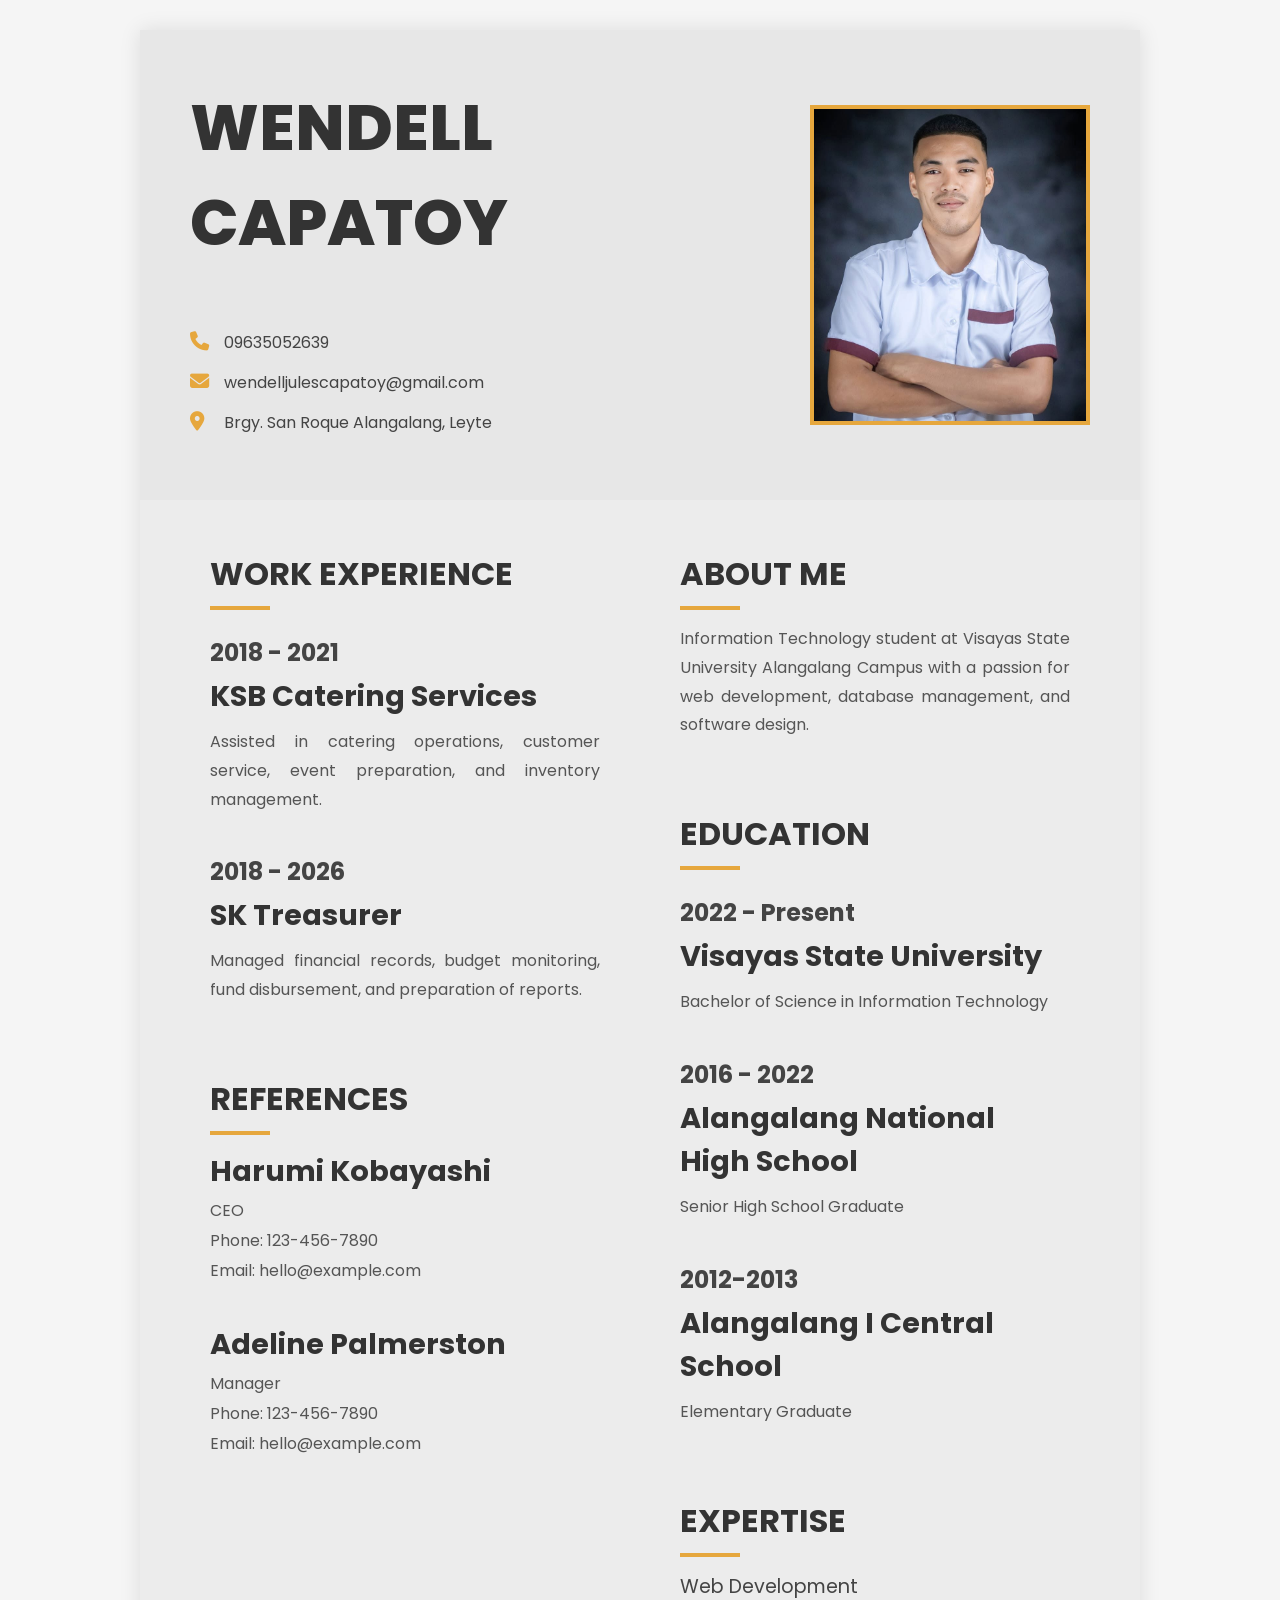
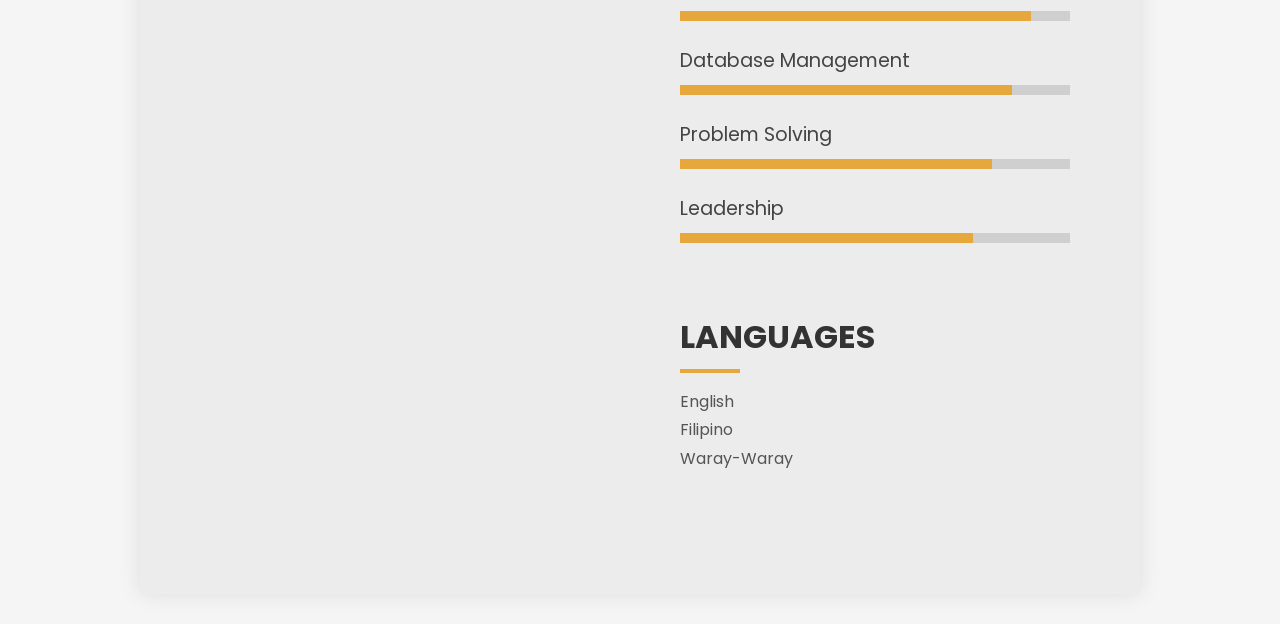
==== resume.html @ 2b999e91 "first commit" ====
<!DOCTYPE html>
<html lang="en">
<head>
    <meta charset="UTF-8">
    <meta name="viewport" content="width=device-width, initial-scale=1.0">
    <title>Resume - Wendell Capatoy</title>
    <link rel="stylesheet" href="resume.css">
    <link rel="stylesheet"
        href="https://cdnjs.cloudflare.com/ajax/libs/font-awesome/6.5.2/css/all.min.css">
</head>
<body>

    <div class="resume">

        <!-- Header -->
        <div class="header">
            <div class="header-left">
                <h1>WENDELL CAPATOY</h1>

                <div class="contact-info">
                    <p><i class="fas fa-phone"></i> 09635052639</p>
                    <p><i class="fas fa-envelope"></i> wendelljulescapatoy@gmail.com</p>
                    <p><i class="fas fa-location-dot"></i> Brgy. San Roque Alangalang, Leyte</p>
                </div>
            </div>

            <div class="header-right">
                <img src="5.jpg" alt="Profile Picture">
            </div>
        </div>

        <!-- Main Content -->
        <div class="content">

            <!-- Left Column -->
            <div class="left-column">

                <section>
                    <h2>WORK EXPERIENCE</h2>

                    <div class="item">
                        <h3>2018 - 2021</h3>
                        <h4>KSB Catering Services</h4>
                        <p>
                            Assisted in catering operations, customer service,
                            event preparation, and inventory management.
                        </p>
                    </div>

                    <div class="item">
                        <h3>2018 - 2026</h3>
                        <h4>SK Treasurer</h4>
                        <p>
                            Managed financial records, budget monitoring,
                            fund disbursement, and preparation of reports.
                        </p>
                    </div>
                </section>

                <section>
                    <h2>REFERENCES</h2>

                    <div class="reference">
                        <h4>Harumi Kobayashi</h4>
                        <p>CEO</p>
                        <p>Phone: 123-456-7890</p>
                        <p>Email: hello@example.com</p>
                    </div>

                    <div class="reference">
                        <h4>Adeline Palmerston</h4>
                        <p>Manager</p>
                        <p>Phone: 123-456-7890</p>
                        <p>Email: hello@example.com</p>
                    </div>
                </section>

            </div>

            <!-- Right Column -->
            <div class="right-column">

                <section>
                    <h2>ABOUT ME</h2>
                    <p>
                        Information Technology student at Visayas State
                        University Alangalang Campus with a passion for web
                        development, database management, and software design.
                    </p>
                </section>

                <section>
                    <h2>EDUCATION</h2>

                    <div class="item">
                        <h3>2022 - Present</h3>
                        <h4>Visayas State University</h4>
                        <p>Bachelor of Science in Information Technology</p>
                    </div>

                    <div class="item">
                        <h3>2016 - 2022</h3>
                        <h4>Alangalang National High School</h4>
                        <p>Senior High School Graduate</p>
                    </div>

                    <div class="item">
                        <h3>2012-2013</h3>
                        <h4>Alangalang I Central School</h4>
                        <p>Elementary Graduate</p>
                    </div>
                </section>

                <section>
                    <h2>EXPERTISE</h2>

                    <div class="skill">
                        <span>Web Development</span>
                        <div class="bar"><div class="fill w90"></div></div>
                    </div>

                    <div class="skill">
                        <span>Database Management</span>
                        <div class="bar"><div class="fill w85"></div></div>
                    </div>

                    <div class="skill">
                        <span>Problem Solving</span>
                        <div class="bar"><div class="fill w80"></div></div>
                    </div>

                    <div class="skill">
                        <span>Leadership</span>
                        <div class="bar"><div class="fill w75"></div></div>
                    </div>
                </section>

                <section>
                    <h2>LANGUAGES</h2>
                    <p>English</p>
                    <p>Filipino</p>
                    <p>Waray-Waray</p>
                </section>

            </div>

        </div>

    </div>

</body>
</html>
---- resume.css ----
@import url('https://fonts.googleapis.com/css2?family=Poppins:wght@300;400;500;600;700;800&display=swap');

*{
    margin: 0;
    padding: 0;
    box-sizing: border-box;
    font-family: 'Poppins', sans-serif;
}

body{
    background: #f5f5f5;
    padding: 30px;
}

.resume{
    max-width: 1000px;
    margin: auto;
    background: #ececec;
    box-shadow: 0 0 20px rgba(0,0,0,0.1);
}

/* HEADER */

.header{
    display: flex;
    justify-content: space-between;
    align-items: center;
    padding: 50px;
    background: #e7e7e7;
}

.header-left{
    width: 65%;
}

.header-left h1{
    font-size: 4rem;
    font-weight: 800;
    color: #333;
    margin-bottom: 60px;
}

.contact-info p{
    margin-bottom: 15px;
    font-size: 1rem;
    color: #444;
}

.contact-info i{
    color: #e6a73d;
    width: 30px;
    font-size: 1.2rem;
}

.header-right{
    width: 280px;
    height: 320px;
    border: 4px solid #e6a73d;
    overflow: hidden;
}

.header-right img{
    width: 100%;
    height: 100%;
    object-fit: cover;
}

/* CONTENT */

.content{
    display: grid;
    grid-template-columns: 1fr 1fr;
    gap: 80px;
    padding: 50px 70px;
}

section{
    margin-bottom: 70px;
}

/* TITLES */

section h2{
    font-size: 2rem;
    color: #333;
    font-weight: 700;
    margin-bottom: 15px;
}

section h2::after{
    content: '';
    display: block;
    width: 60px;
    height: 4px;
    background: #e6a73d;
    margin-top: 8px;
}

/* ITEMS */

.item{
    margin-top: 25px;
    margin-bottom: 40px;
}

.item h3{
    font-size: 1.5rem;
    color: #444;
    margin-bottom: 5px;
}

.item h4{
    font-size: 1.8rem;
    color: #333;
    margin-bottom: 10px;
}

.item p{
    color: #555;
    line-height: 1.8;
    text-align: justify;
}

/* ABOUT */

.right-column section p{
    color: #555;
    line-height: 1.8;
    text-align: justify;
}

/* REFERENCES */

.reference{
    margin-bottom: 40px;
}

.reference h4{
    font-size: 1.8rem;
    color: #333;
    margin-bottom: 5px;
}

.reference p{
    margin-bottom: 5px;
    color: #555;
}

/* SKILLS */

.skill{
    margin-bottom: 25px;
}

.skill span{
    display: block;
    font-size: 1.2rem;
    color: #444;
    margin-bottom: 10px;
}

.bar{
    width: 100%;
    height: 10px;
    background: #cfcfcf;
}

.fill{
    height: 100%;
    background: #e6a73d;
}

/* Skill Levels */

.w90{
    width: 90%;
}

.w85{
    width: 85%;
}

.w80{
    width: 80%;
}

.w75{
    width: 75%;
}

/* LANGUAGE */

.languages p{
    margin-bottom: 10px;
}

/* RESPONSIVE */

@media(max-width: 900px){

    .header{
        flex-direction: column-reverse;
        text-align: center;
    }

    .header-left{
        width: 100%;
        margin-top: 30px;
    }

    .header-left h1{
        font-size: 2.5rem;
        margin-bottom: 30px;
    }

    .content{
        grid-template-columns: 1fr;
        gap: 20px;
        padding: 40px;
    }

    .header-right{
        width: 220px;
        height: 260px;
    }
}

@media(max-width: 600px){

    body{
        padding: 10px;
    }

    .header{
        padding: 30px;
    }

    .content{
        padding: 30px;
    }

    .header-left h1{
        font-size: 2rem;
    }

    section h2{
        font-size: 1.6rem;
    }
}
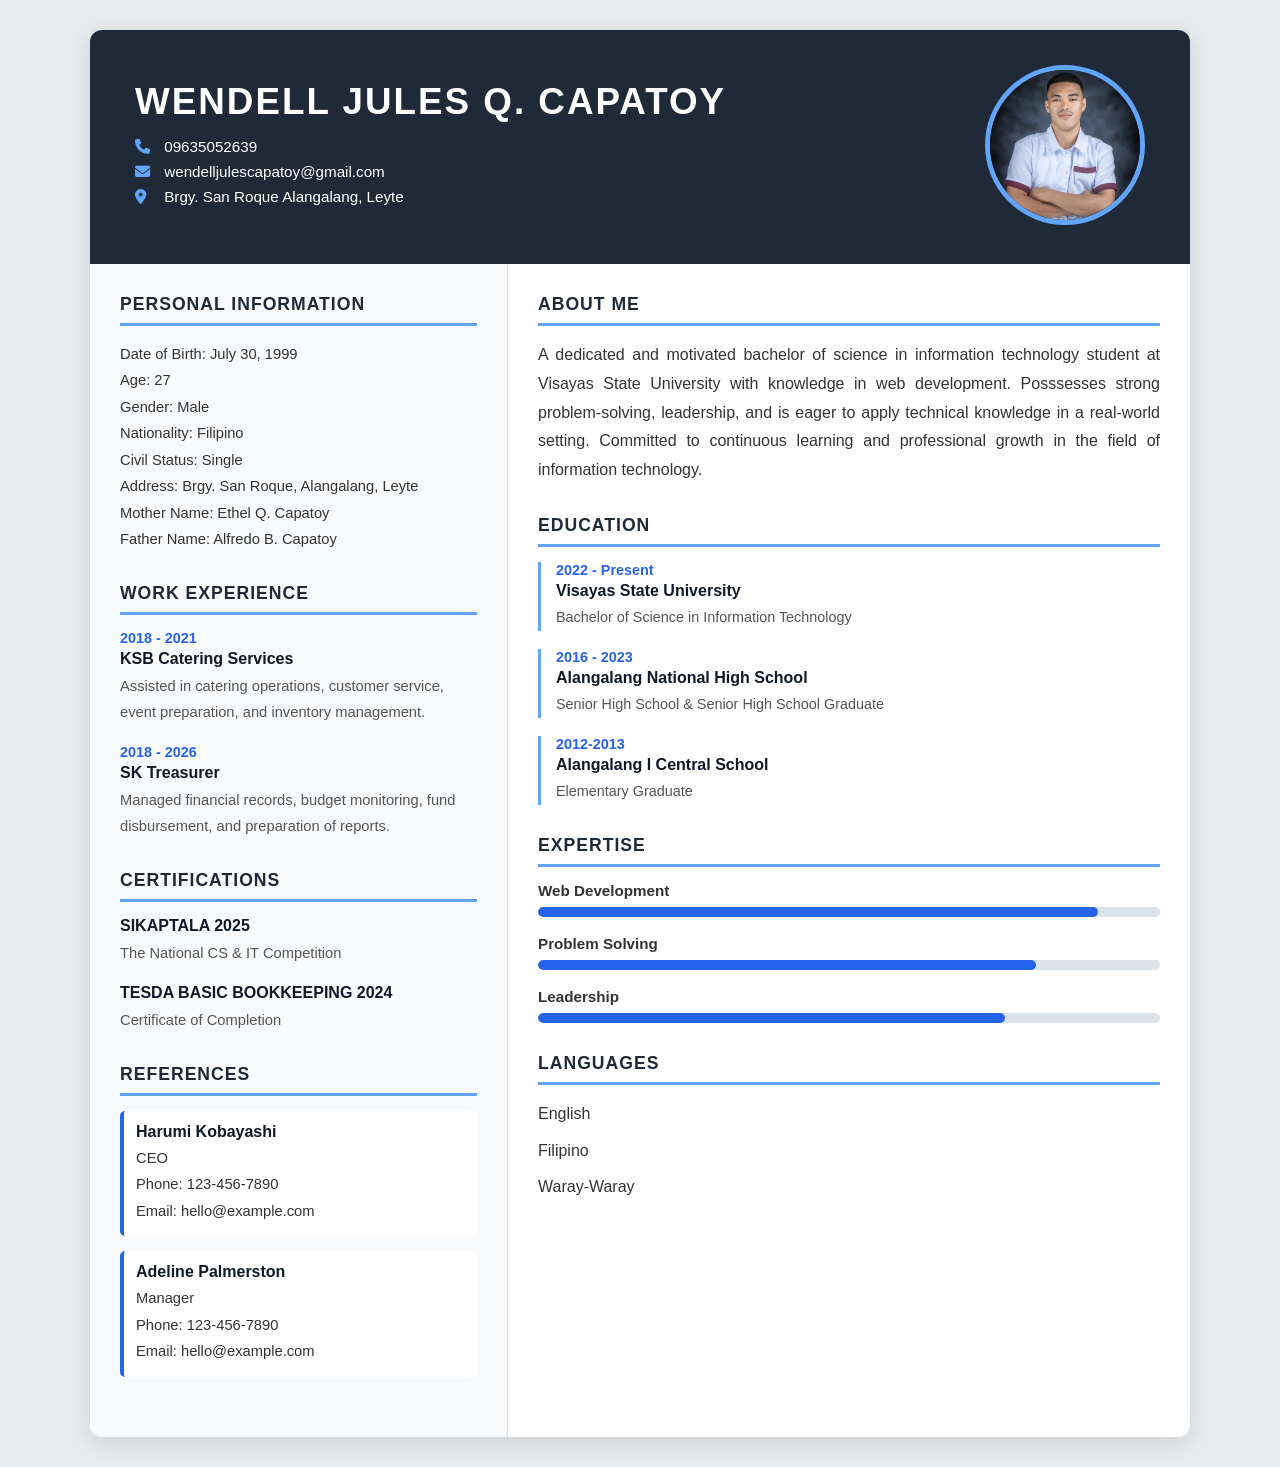
==== commit d11de258: "Update" ====
--- a/resume.html
+++ b/resume.html
@@ -15,7 +15,7 @@
         <!-- Header -->
         <div class="header">
             <div class="header-left">
-                <h1>WENDELL CAPATOY</h1>
+                <h1>WENDELL JULES Q. CAPATOY</h1>
 
                 <div class="contact-info">
                     <p><i class="fas fa-phone"></i> 09635052639</p>
@@ -34,6 +34,18 @@
 
             <!-- Left Column -->
             <div class="left-column">
+                <section>
+                    <h2>Personal Information</h2>
+                    <p> Date of Birth: July 30, 1999</p>
+                    <p> Age: 27</p>
+                    <p>Gender: Male</p>
+                    <p>Nationality: Filipino</p>
+                    <P>Civil Status: Single</P>
+                    <p>Address: Brgy. San Roque, Alangalang, Leyte</p>
+                    <p>Mother Name: Ethel Q. Capatoy</p>
+                    <p>Father Name: Alfredo B. Capatoy</p>
+
+                </section>
 
                 <section>
                     <h2>WORK EXPERIENCE</h2>
@@ -54,6 +66,19 @@
                             Managed financial records, budget monitoring,
                             fund disbursement, and preparation of reports.
                         </p>
+                    </div>
+                </section>
+
+                <section>
+                    <h2>Certifications</h2>
+                    <div class="item">
+                        <h4>SIKAPTALA 2025</h4>
+                        <p>The National CS & IT Competition</p>
+                    </div>
+
+                    <div class="item">
+                        <h4>TESDA BASIC BOOKKEEPING 2024</h4>
+                        <p>Certificate of Completion</p>
                     </div>
                 </section>
 
@@ -83,9 +108,7 @@
                 <section>
                     <h2>ABOUT ME</h2>
                     <p>
-                        Information Technology student at Visayas State
-                        University Alangalang Campus with a passion for web
-                        development, database management, and software design.
+                        A dedicated and motivated bachelor of science in information technology student at Visayas State University with knowledge in web development. Posssesses strong problem-solving, leadership, and is eager to apply technical knowledge in a real-world setting. Committed to continuous learning and professional growth in the field of information technology.
                     </p>
                 </section>
 
@@ -99,9 +122,9 @@
                     </div>
 
                     <div class="item">
-                        <h3>2016 - 2022</h3>
+                        <h3>2016 - 2023</h3>
                         <h4>Alangalang National High School</h4>
-                        <p>Senior High School Graduate</p>
+                        <p>Senior High School & Senior High School Graduate</p>
                     </div>
 
                     <div class="item">
@@ -117,11 +140,6 @@
                     <div class="skill">
                         <span>Web Development</span>
                         <div class="bar"><div class="fill w90"></div></div>
-                    </div>
-
-                    <div class="skill">
-                        <span>Database Management</span>
-                        <div class="bar"><div class="fill w85"></div></div>
                     </div>
 
                     <div class="skill">
--- a/resume.css
+++ b/resume.css
@@ -1,249 +1,243 @@
-@import url('https://fonts.googleapis.com/css2?family=Poppins:wght@300;400;500;600;700;800&display=swap');
-
 *{
-    margin: 0;
-    padding: 0;
-    box-sizing: border-box;
-    font-family: 'Poppins', sans-serif;
+    margin:0;
+    padding:0;
+    box-sizing:border-box;
+    font-family: "Segoe UI", Tahoma, Geneva, Verdana, sans-serif;
 }
 
 body{
-    background: #f5f5f5;
-    padding: 30px;
+    background:#e9ecef;
+    padding:30px;
+    color:#333;
 }
 
 .resume{
-    max-width: 1000px;
-    margin: auto;
-    background: #ececec;
-    box-shadow: 0 0 20px rgba(0,0,0,0.1);
+    max-width:1100px;
+    margin:auto;
+    background:#fff;
+    box-shadow:0 5px 25px rgba(0,0,0,0.12);
+    border-radius:12px;
+    overflow:hidden;
 }
 
 /* HEADER */
-
 .header{
-    display: flex;
-    justify-content: space-between;
-    align-items: center;
-    padding: 50px;
-    background: #e7e7e7;
-}
-
-.header-left{
-    width: 65%;
+    background:#1f2937;
+    color:#fff;
+    display:flex;
+    justify-content:space-between;
+    align-items:center;
+    padding:35px 45px;
 }
 
 .header-left h1{
-    font-size: 4rem;
-    font-weight: 800;
-    color: #333;
-    margin-bottom: 60px;
+    font-size:2.3rem;
+    letter-spacing:2px;
+    margin-bottom:15px;
 }
 
 .contact-info p{
-    margin-bottom: 15px;
-    font-size: 1rem;
-    color: #444;
+    margin:8px 0;
+    font-size:0.95rem;
 }
 
 .contact-info i{
-    color: #e6a73d;
-    width: 30px;
-    font-size: 1.2rem;
-}
-
-.header-right{
-    width: 280px;
-    height: 320px;
-    border: 4px solid #e6a73d;
-    overflow: hidden;
+    width:25px;
+    color:#60a5fa;
 }
 
 .header-right img{
-    width: 100%;
-    height: 100%;
-    object-fit: cover;
-}
-
-/* CONTENT */
-
+    width:160px;
+    height:160px;
+    border-radius:50%;
+    object-fit:cover;
+    border:5px solid #60a5fa;
+}
+
+/* MAIN CONTENT */
 .content{
-    display: grid;
-    grid-template-columns: 1fr 1fr;
-    gap: 80px;
-    padding: 50px 70px;
-}
-
+    display:grid;
+    grid-template-columns:38% 62%;
+}
+
+.left-column{
+    background:#f8fafc;
+    padding:30px;
+    border-right:1px solid #dbe2ea;
+}
+
+.right-column{
+    padding:30px;
+}
+
+/* SECTIONS */
 section{
-    margin-bottom: 70px;
-}
-
-/* TITLES */
+    margin-bottom:30px;
+}
 
 section h2{
-    font-size: 2rem;
-    color: #333;
-    font-weight: 700;
-    margin-bottom: 15px;
-}
-
-section h2::after{
-    content: '';
-    display: block;
-    width: 60px;
-    height: 4px;
-    background: #e6a73d;
-    margin-top: 8px;
+    font-size:1.1rem;
+    color:#1f2937;
+    text-transform:uppercase;
+    letter-spacing:1px;
+    margin-bottom:15px;
+    padding-bottom:8px;
+    border-bottom:3px solid #60a5fa;
 }
 
 /* ITEMS */
-
 .item{
-    margin-top: 25px;
-    margin-bottom: 40px;
+    margin-bottom:18px;
 }
 
 .item h3{
-    font-size: 1.5rem;
-    color: #444;
-    margin-bottom: 5px;
+    font-size:0.9rem;
+    color:#2563eb;
+    margin-bottom:4px;
 }
 
 .item h4{
-    font-size: 1.8rem;
-    color: #333;
-    margin-bottom: 10px;
+    font-size:1rem;
+    color:#111827;
+    margin-bottom:5px;
 }
 
 .item p{
-    color: #555;
-    line-height: 1.8;
-    text-align: justify;
-}
-
-/* ABOUT */
-
+    font-size:0.9rem;
+    line-height:1.6;
+    color:#555;
+}
+
+/* PERSONAL INFORMATION */
+.left-column section p{
+    font-size:0.92rem;
+    line-height:1.8;
+}
+
+/* ABOUT ME */
 .right-column section p{
-    color: #555;
-    line-height: 1.8;
-    text-align: justify;
+    line-height:1.8;
+    text-align:justify;
+}
+
+/* SKILLS */
+.skill{
+    margin-bottom:18px;
+}
+
+.skill span{
+    display:block;
+    margin-bottom:8px;
+    font-size:0.95rem;
+    font-weight:600;
+}
+
+.bar{
+    width:100%;
+    height:10px;
+    background:#dbe2ea;
+    border-radius:20px;
+    overflow:hidden;
+}
+
+.fill{
+    height:100%;
+    border-radius:20px;
+    background:#2563eb;
+}
+
+.w90{
+    width:90%;
+}
+
+.w85{
+    width:85%;
+}
+
+.w80{
+    width:80%;
+}
+
+.w75{
+    width:75%;
 }
 
 /* REFERENCES */
-
 .reference{
-    margin-bottom: 40px;
+    margin-bottom:15px;
+    padding:12px;
+    background:#fff;
+    border-left:4px solid #2563eb;
+    border-radius:5px;
 }
 
 .reference h4{
-    font-size: 1.8rem;
-    color: #333;
-    margin-bottom: 5px;
+    margin-bottom:4px;
+    color:#111827;
 }
 
 .reference p{
-    margin-bottom: 5px;
-    color: #555;
-}
-
-/* SKILLS */
-
-.skill{
-    margin-bottom: 25px;
-}
-
-.skill span{
-    display: block;
-    font-size: 1.2rem;
-    color: #444;
-    margin-bottom: 10px;
-}
-
-.bar{
-    width: 100%;
-    height: 10px;
-    background: #cfcfcf;
-}
-
-.fill{
-    height: 100%;
-    background: #e6a73d;
-}
-
-/* Skill Levels */
-
-.w90{
-    width: 90%;
-}
-
-.w85{
-    width: 85%;
-}
-
-.w80{
-    width: 80%;
-}
-
-.w75{
-    width: 75%;
-}
-
-/* LANGUAGE */
-
-.languages p{
-    margin-bottom: 10px;
+    font-size:0.88rem;
+    line-height:1.6;
+}
+
+/* CERTIFICATIONS */
+.left-column .item h4{
+    color:#111827;
+}
+
+/* EDUCATION */
+.right-column .item{
+    border-left:3px solid #60a5fa;
+    padding-left:15px;
+}
+
+/* LANGUAGES */
+.right-column section:last-child p{
+    margin-bottom:8px;
+    font-weight:500;
 }
 
 /* RESPONSIVE */
-
-@media(max-width: 900px){
+@media(max-width:900px){
 
     .header{
-        flex-direction: column-reverse;
-        text-align: center;
-    }
-
-    .header-left{
-        width: 100%;
-        margin-top: 30px;
+        flex-direction:column-reverse;
+        text-align:center;
+        gap:20px;
+    }
+
+    .content{
+        grid-template-columns:1fr;
+    }
+
+    .left-column{
+        border-right:none;
+        border-bottom:1px solid #dbe2ea;
+    }
+}
+
+@media(max-width:600px){
+
+    body{
+        padding:10px;
+    }
+
+    .header{
+        padding:25px;
     }
 
     .header-left h1{
-        font-size: 2.5rem;
-        margin-bottom: 30px;
-    }
-
-    .content{
-        grid-template-columns: 1fr;
-        gap: 20px;
-        padding: 40px;
-    }
-
-    .header-right{
-        width: 220px;
-        height: 260px;
-    }
-}
-
-@media(max-width: 600px){
-
-    body{
-        padding: 10px;
-    }
-
-    .header{
-        padding: 30px;
-    }
-
-    .content{
-        padding: 30px;
-    }
-
-    .header-left h1{
-        font-size: 2rem;
-    }
-
-    section h2{
-        font-size: 1.6rem;
+        font-size:1.8rem;
+    }
+
+    .header-right img{
+        width:120px;
+        height:120px;
+    }
+
+    .left-column,
+    .right-column{
+        padding:20px;
     }
 }
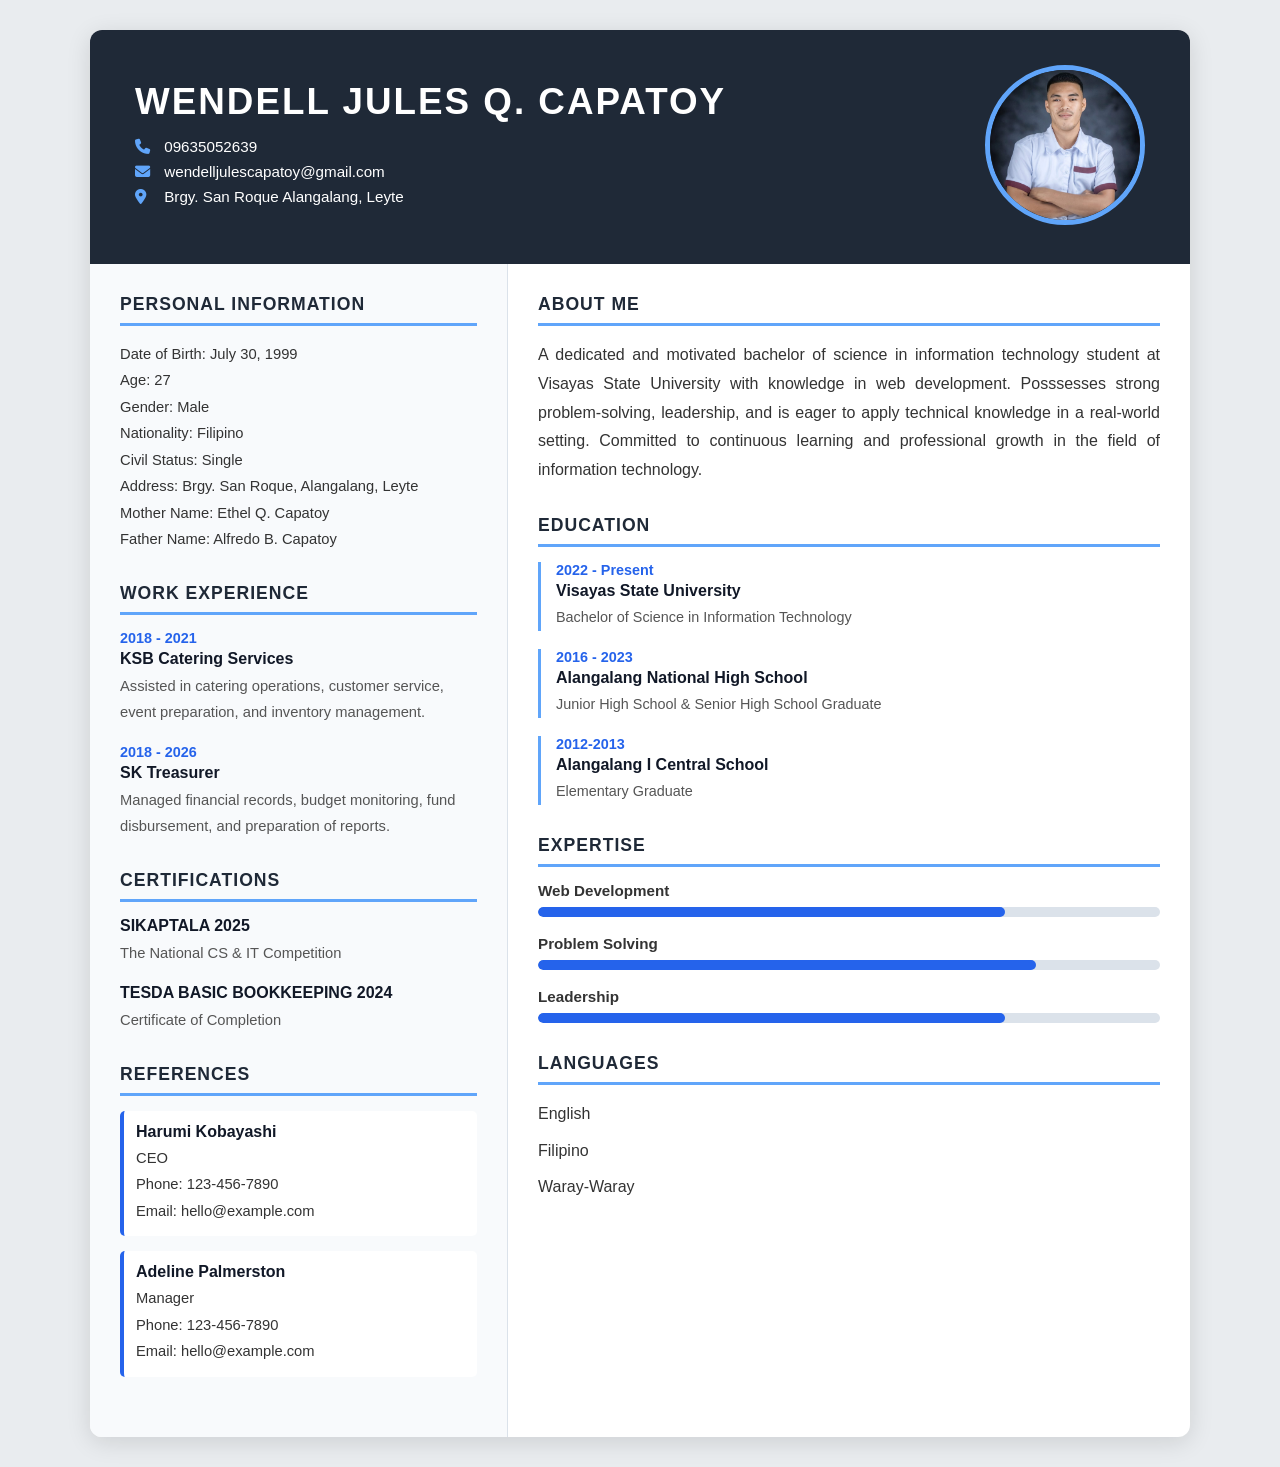
==== commit dae87d0b: "Updated" ====
--- a/resume.html
+++ b/resume.html
@@ -124,7 +124,7 @@
                     <div class="item">
                         <h3>2016 - 2023</h3>
                         <h4>Alangalang National High School</h4>
-                        <p>Senior High School & Senior High School Graduate</p>
+                        <p>Junior High School & Senior High School Graduate</p>
                     </div>
 
                     <div class="item">
@@ -139,7 +139,7 @@
 
                     <div class="skill">
                         <span>Web Development</span>
-                        <div class="bar"><div class="fill w90"></div></div>
+                        <div class="bar"><div class="fill w75"></div></div>
                     </div>
 
                     <div class="skill">
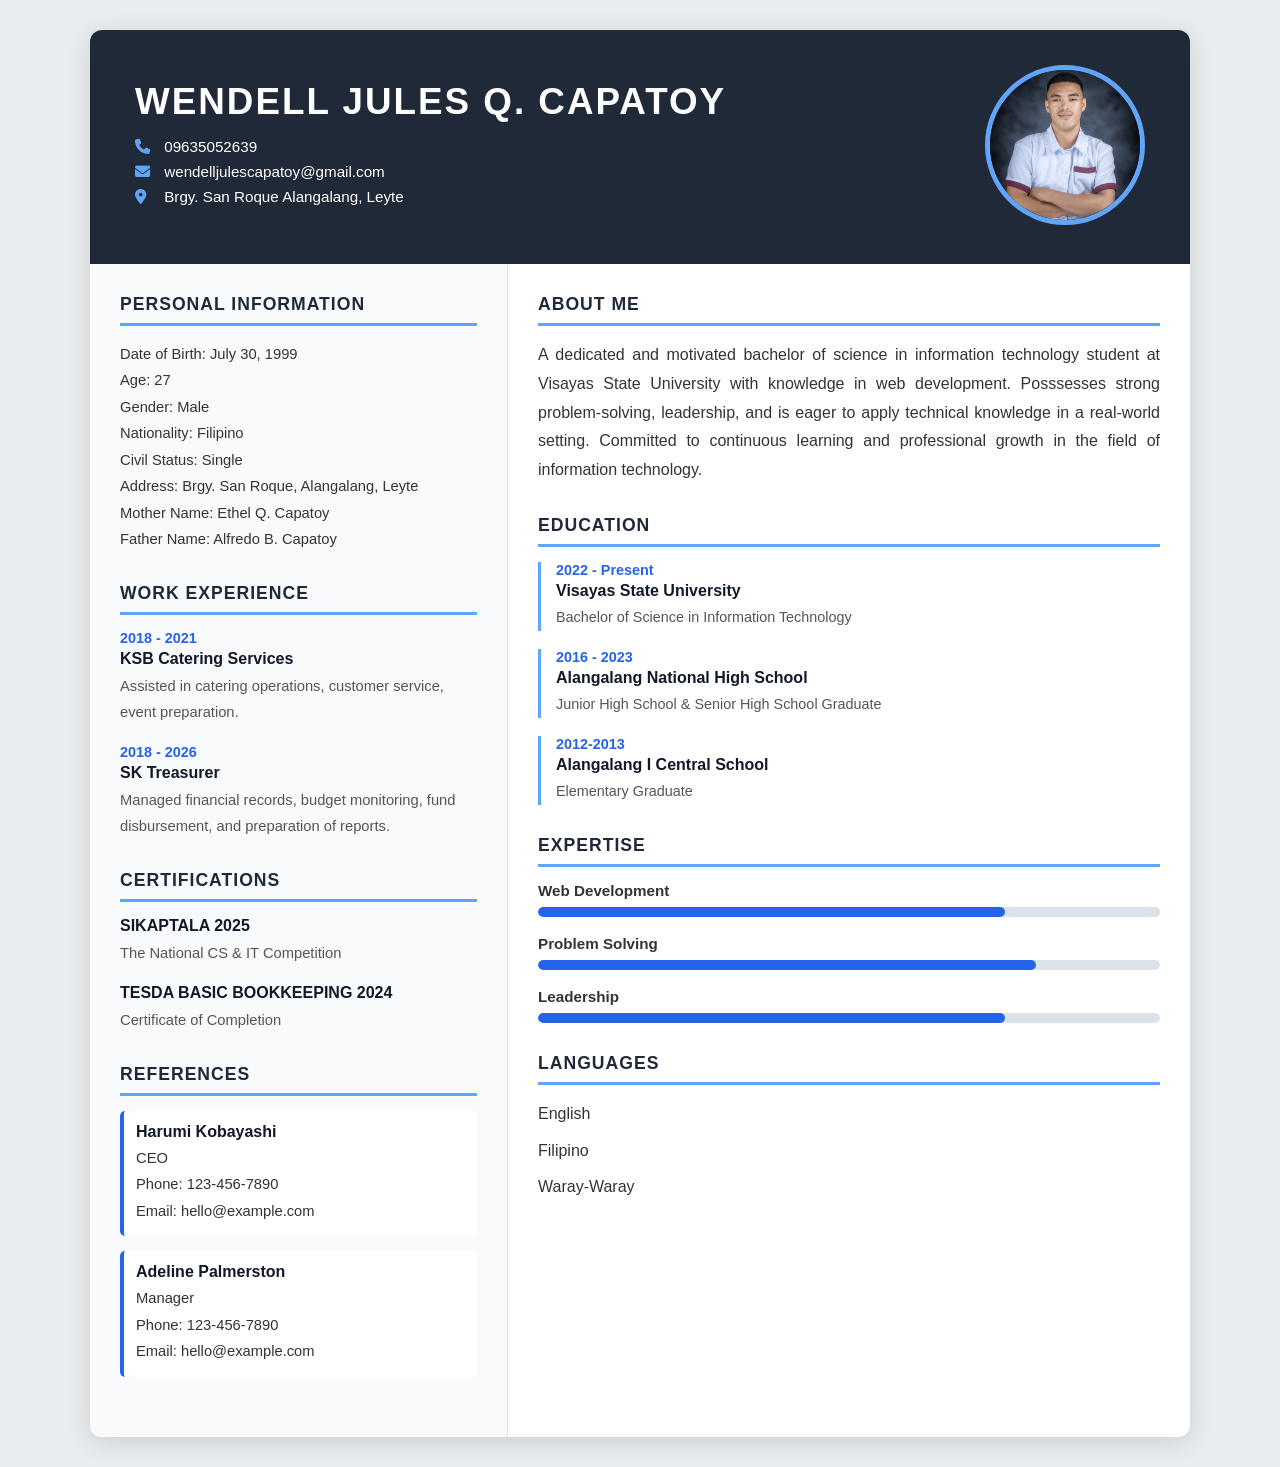
==== commit 8a4ced77: "Updated" ====
--- a/resume.html
+++ b/resume.html
@@ -55,7 +55,7 @@
                         <h4>KSB Catering Services</h4>
                         <p>
                             Assisted in catering operations, customer service,
-                            event preparation, and inventory management.
+                            event preparation.
                         </p>
                     </div>
 
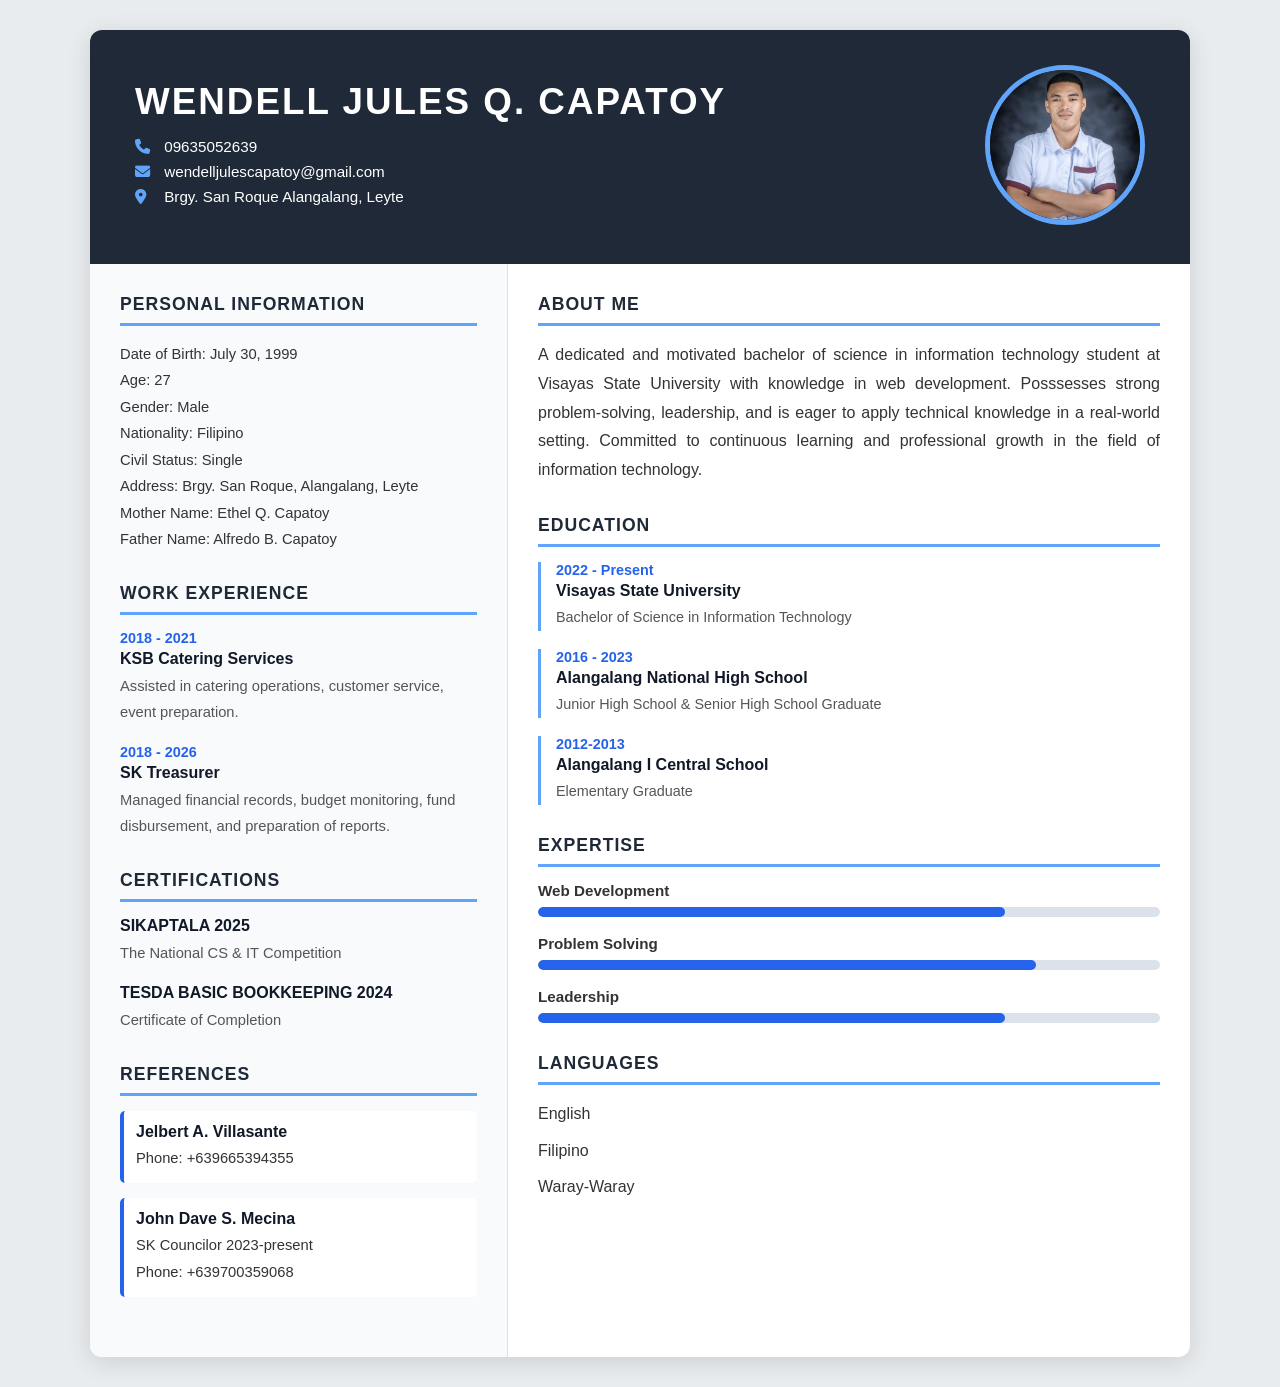
==== commit fcdeda44: "Updated" ====
--- a/resume.html
+++ b/resume.html
@@ -86,17 +86,14 @@
                     <h2>REFERENCES</h2>
 
                     <div class="reference">
-                        <h4>Harumi Kobayashi</h4>
-                        <p>CEO</p>
-                        <p>Phone: 123-456-7890</p>
-                        <p>Email: hello@example.com</p>
+                        <h4>Jelbert A. Villasante</h4>
+                        <p>Phone: +639665394355</p>
                     </div>
 
                     <div class="reference">
-                        <h4>Adeline Palmerston</h4>
-                        <p>Manager</p>
-                        <p>Phone: 123-456-7890</p>
-                        <p>Email: hello@example.com</p>
+                        <h4>John Dave S. Mecina</h4>
+                        <p>SK Councilor 2023-present</p>
+                        <p>Phone: +639700359068</p>
                     </div>
                 </section>
 
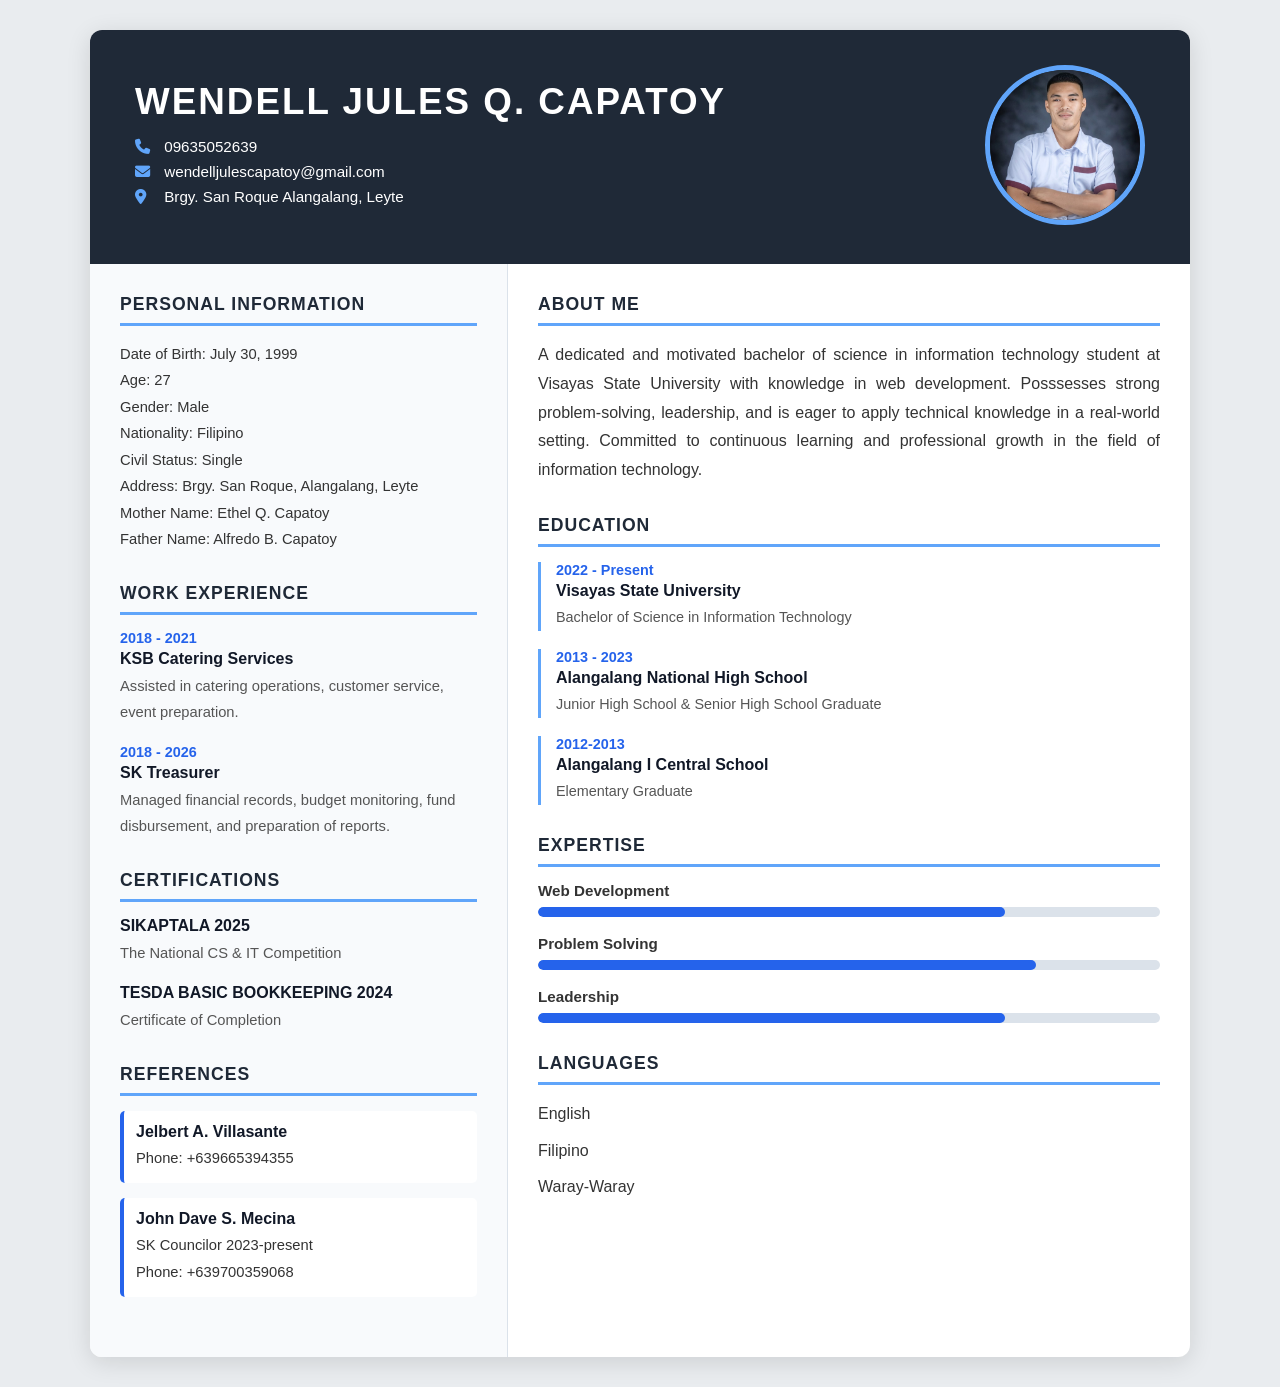
==== commit 7453ef72: "fixed" ====
--- a/resume.html
+++ b/resume.html
@@ -119,7 +119,7 @@
                     </div>
 
                     <div class="item">
-                        <h3>2016 - 2023</h3>
+                        <h3>2013 - 2023</h3>
                         <h4>Alangalang National High School</h4>
                         <p>Junior High School & Senior High School Graduate</p>
                     </div>
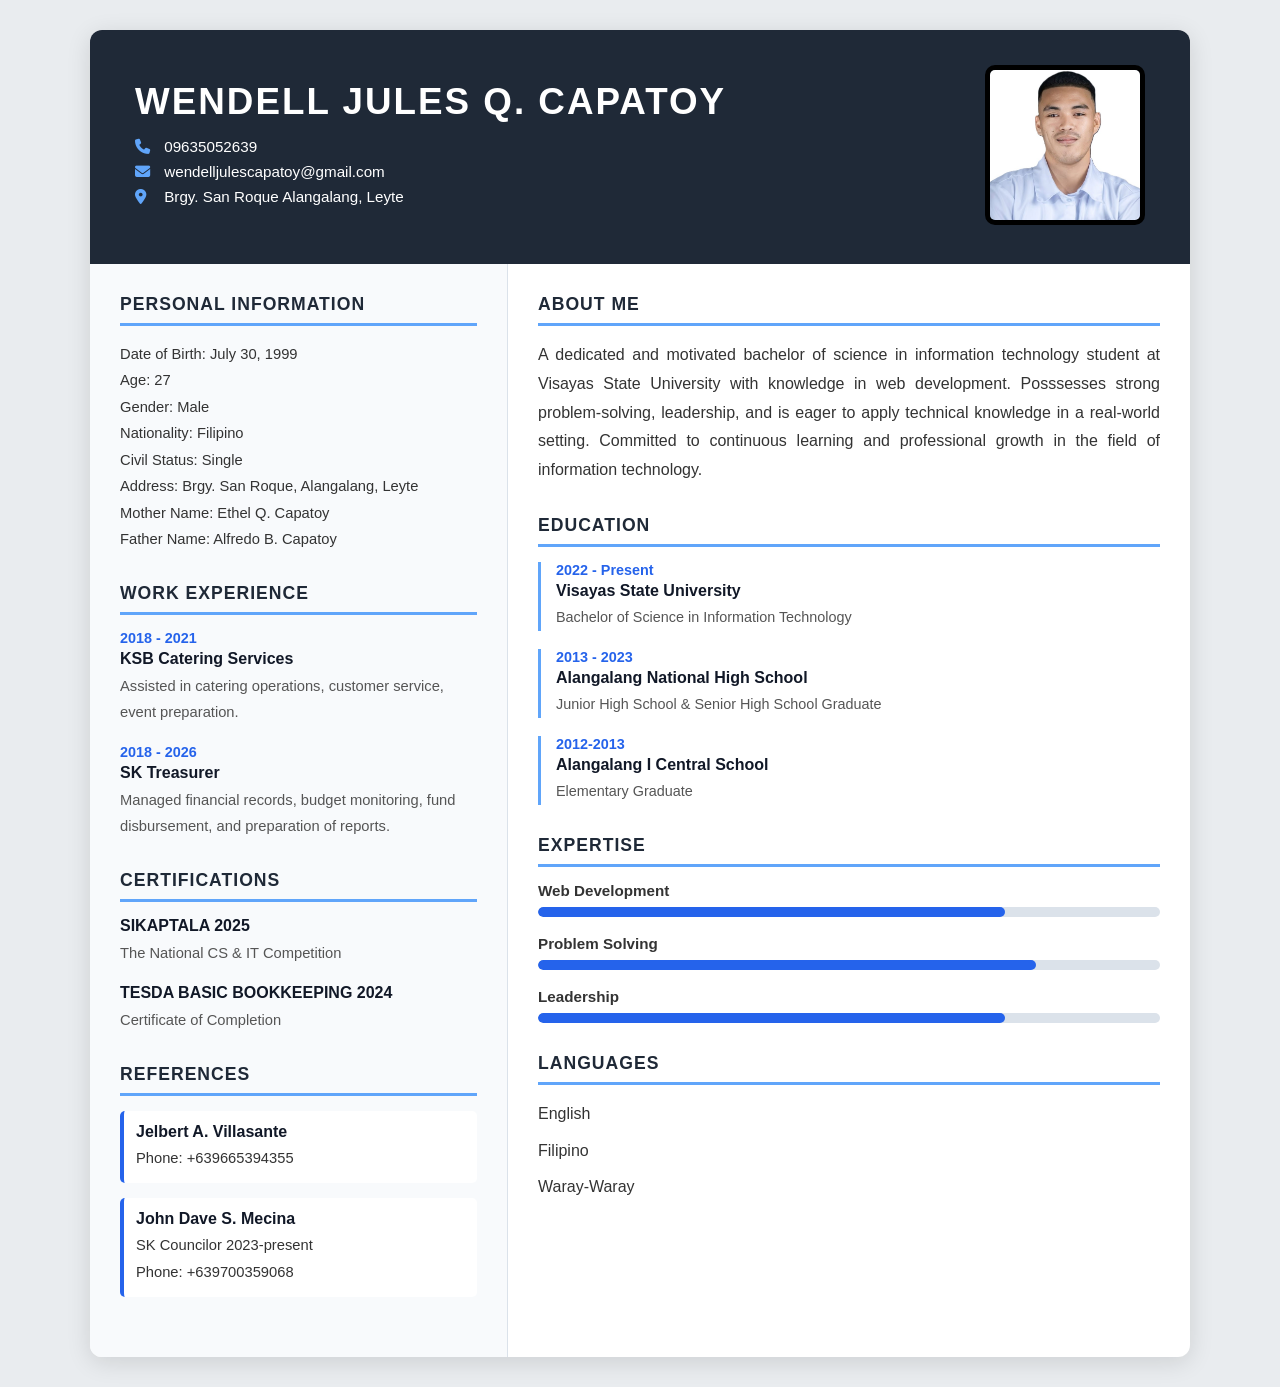
==== commit 06ec209f: "Testing" ====
--- a/resume.html
+++ b/resume.html
@@ -25,7 +25,7 @@
             </div>
 
             <div class="header-right">
-                <img src="5.jpg" alt="Profile Picture">
+                <img src="ID.jpg" alt="Profile Picture">
             </div>
         </div>
 
--- a/resume.css
+++ b/resume.css
@@ -1,243 +1,242 @@
-*{
-    margin:0;
-    padding:0;
-    box-sizing:border-box;
-    font-family: "Segoe UI", Tahoma, Geneva, Verdana, sans-serif;
-}
-
-body{
-    background:#e9ecef;
-    padding:30px;
-    color:#333;
-}
-
-.resume{
-    max-width:1100px;
-    margin:auto;
-    background:#fff;
-    box-shadow:0 5px 25px rgba(0,0,0,0.12);
-    border-radius:12px;
-    overflow:hidden;
+* {
+  margin: 0;
+  padding: 0;
+  box-sizing: border-box;
+  font-family: "Segoe UI", Tahoma, Geneva, Verdana, sans-serif;
+}
+
+body {
+  background: #e9ecef;
+  padding: 30px;
+  color: #333;
+}
+
+.resume {
+  max-width: 1100px;
+  margin: auto;
+  background: #fff;
+  box-shadow: 0 5px 25px rgba(0, 0, 0, 0.12);
+  border-radius: 12px;
+  overflow: hidden;
 }
 
 /* HEADER */
-.header{
-    background:#1f2937;
-    color:#fff;
-    display:flex;
-    justify-content:space-between;
-    align-items:center;
-    padding:35px 45px;
-}
-
-.header-left h1{
-    font-size:2.3rem;
-    letter-spacing:2px;
-    margin-bottom:15px;
-}
-
-.contact-info p{
-    margin:8px 0;
-    font-size:0.95rem;
-}
-
-.contact-info i{
-    width:25px;
-    color:#60a5fa;
-}
-
-.header-right img{
-    width:160px;
-    height:160px;
-    border-radius:50%;
-    object-fit:cover;
-    border:5px solid #60a5fa;
+.header {
+  background: #1f2937;
+  color: #fff;
+  display: flex;
+  justify-content: space-between;
+  align-items: center;
+  padding: 35px 45px;
+}
+
+.header-left h1 {
+  font-size: 2.3rem;
+  letter-spacing: 2px;
+  margin-bottom: 15px;
+}
+
+.contact-info p {
+  margin: 8px 0;
+  font-size: 0.95rem;
+}
+
+.contact-info i {
+  width: 25px;
+  color: #60a5fa;
+}
+
+.header-right img {
+  width: 160px;
+  height: 160px;
+  border-radius: 10px;
+  object-fit: cover;
+  object-position: center;
+  border: 5px solid black;
 }
 
 /* MAIN CONTENT */
-.content{
-    display:grid;
-    grid-template-columns:38% 62%;
-}
-
-.left-column{
-    background:#f8fafc;
-    padding:30px;
-    border-right:1px solid #dbe2ea;
-}
-
-.right-column{
-    padding:30px;
+.content {
+  display: grid;
+  grid-template-columns: 38% 62%;
+}
+
+.left-column {
+  background: #f8fafc;
+  padding: 30px;
+  border-right: 1px solid #dbe2ea;
+}
+
+.right-column {
+  padding: 30px;
 }
 
 /* SECTIONS */
-section{
-    margin-bottom:30px;
-}
-
-section h2{
-    font-size:1.1rem;
-    color:#1f2937;
-    text-transform:uppercase;
-    letter-spacing:1px;
-    margin-bottom:15px;
-    padding-bottom:8px;
-    border-bottom:3px solid #60a5fa;
+section {
+  margin-bottom: 30px;
+}
+
+section h2 {
+  font-size: 1.1rem;
+  color: #1f2937;
+  text-transform: uppercase;
+  letter-spacing: 1px;
+  margin-bottom: 15px;
+  padding-bottom: 8px;
+  border-bottom: 3px solid #60a5fa;
 }
 
 /* ITEMS */
-.item{
-    margin-bottom:18px;
-}
-
-.item h3{
-    font-size:0.9rem;
-    color:#2563eb;
-    margin-bottom:4px;
-}
-
-.item h4{
-    font-size:1rem;
-    color:#111827;
-    margin-bottom:5px;
-}
-
-.item p{
-    font-size:0.9rem;
-    line-height:1.6;
-    color:#555;
+.item {
+  margin-bottom: 18px;
+}
+
+.item h3 {
+  font-size: 0.9rem;
+  color: #2563eb;
+  margin-bottom: 4px;
+}
+
+.item h4 {
+  font-size: 1rem;
+  color: #111827;
+  margin-bottom: 5px;
+}
+
+.item p {
+  font-size: 0.9rem;
+  line-height: 1.6;
+  color: #555;
 }
 
 /* PERSONAL INFORMATION */
-.left-column section p{
-    font-size:0.92rem;
-    line-height:1.8;
+.left-column section p {
+  font-size: 0.92rem;
+  line-height: 1.8;
 }
 
 /* ABOUT ME */
-.right-column section p{
-    line-height:1.8;
-    text-align:justify;
+.right-column section p {
+  line-height: 1.8;
+  text-align: justify;
 }
 
 /* SKILLS */
-.skill{
-    margin-bottom:18px;
-}
-
-.skill span{
-    display:block;
-    margin-bottom:8px;
-    font-size:0.95rem;
-    font-weight:600;
-}
-
-.bar{
-    width:100%;
-    height:10px;
-    background:#dbe2ea;
-    border-radius:20px;
-    overflow:hidden;
-}
-
-.fill{
-    height:100%;
-    border-radius:20px;
-    background:#2563eb;
-}
-
-.w90{
-    width:90%;
-}
-
-.w85{
-    width:85%;
-}
-
-.w80{
-    width:80%;
-}
-
-.w75{
-    width:75%;
+.skill {
+  margin-bottom: 18px;
+}
+
+.skill span {
+  display: block;
+  margin-bottom: 8px;
+  font-size: 0.95rem;
+  font-weight: 600;
+}
+
+.bar {
+  width: 100%;
+  height: 10px;
+  background: #dbe2ea;
+  border-radius: 20px;
+  overflow: hidden;
+}
+
+.fill {
+  height: 100%;
+  border-radius: 20px;
+  background: #2563eb;
+}
+
+.w90 {
+  width: 90%;
+}
+
+.w85 {
+  width: 85%;
+}
+
+.w80 {
+  width: 80%;
+}
+
+.w75 {
+  width: 75%;
 }
 
 /* REFERENCES */
-.reference{
-    margin-bottom:15px;
-    padding:12px;
-    background:#fff;
-    border-left:4px solid #2563eb;
-    border-radius:5px;
-}
-
-.reference h4{
-    margin-bottom:4px;
-    color:#111827;
-}
-
-.reference p{
-    font-size:0.88rem;
-    line-height:1.6;
+.reference {
+  margin-bottom: 15px;
+  padding: 12px;
+  background: #fff;
+  border-left: 4px solid #2563eb;
+  border-radius: 5px;
+}
+
+.reference h4 {
+  margin-bottom: 4px;
+  color: #111827;
+}
+
+.reference p {
+  font-size: 0.88rem;
+  line-height: 1.6;
 }
 
 /* CERTIFICATIONS */
-.left-column .item h4{
-    color:#111827;
+.left-column .item h4 {
+  color: #111827;
 }
 
 /* EDUCATION */
-.right-column .item{
-    border-left:3px solid #60a5fa;
-    padding-left:15px;
+.right-column .item {
+  border-left: 3px solid #60a5fa;
+  padding-left: 15px;
 }
 
 /* LANGUAGES */
-.right-column section:last-child p{
-    margin-bottom:8px;
-    font-weight:500;
+.right-column section:last-child p {
+  margin-bottom: 8px;
+  font-weight: 500;
 }
 
 /* RESPONSIVE */
-@media(max-width:900px){
-
-    .header{
-        flex-direction:column-reverse;
-        text-align:center;
-        gap:20px;
-    }
-
-    .content{
-        grid-template-columns:1fr;
-    }
-
-    .left-column{
-        border-right:none;
-        border-bottom:1px solid #dbe2ea;
-    }
-}
-
-@media(max-width:600px){
-
-    body{
-        padding:10px;
-    }
-
-    .header{
-        padding:25px;
-    }
-
-    .header-left h1{
-        font-size:1.8rem;
-    }
-
-    .header-right img{
-        width:120px;
-        height:120px;
-    }
-
-    .left-column,
-    .right-column{
-        padding:20px;
-    }
-}+@media (max-width: 900px) {
+  .header {
+    flex-direction: column-reverse;
+    text-align: center;
+    gap: 20px;
+  }
+
+  .content {
+    grid-template-columns: 1fr;
+  }
+
+  .left-column {
+    border-right: none;
+    border-bottom: 1px solid #dbe2ea;
+  }
+}
+
+@media (max-width: 600px) {
+  body {
+    padding: 10px;
+  }
+
+  .header {
+    padding: 25px;
+  }
+
+  .header-left h1 {
+    font-size: 1.8rem;
+  }
+
+  .header-right img {
+    width: 120px;
+    height: 120px;
+  }
+
+  .left-column,
+  .right-column {
+    padding: 20px;
+  }
+}
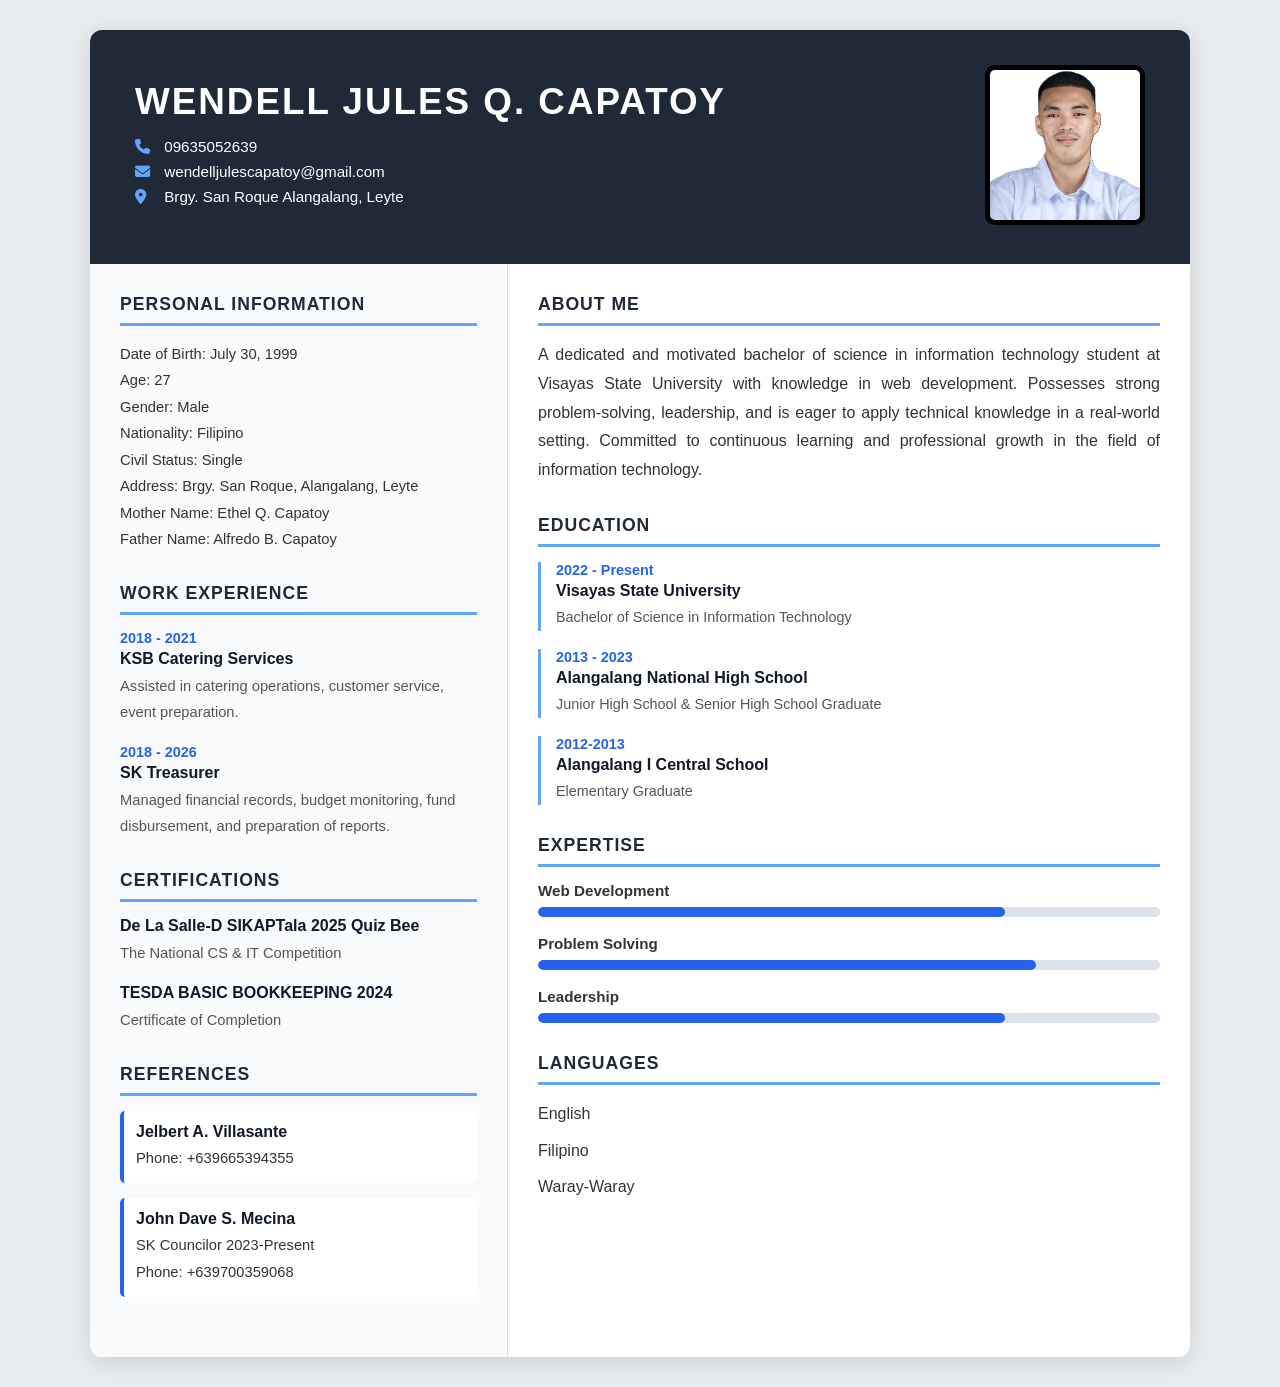
==== commit b28db513: "Final polish" ====
--- a/resume.html
+++ b/resume.html
@@ -72,7 +72,7 @@
                 <section>
                     <h2>Certifications</h2>
                     <div class="item">
-                        <h4>SIKAPTALA 2025</h4>
+                        <h4>De La Salle-D SIKAPTala 2025 Quiz Bee</h4>
                         <p>The National CS & IT Competition</p>
                     </div>
 
@@ -92,7 +92,7 @@
 
                     <div class="reference">
                         <h4>John Dave S. Mecina</h4>
-                        <p>SK Councilor 2023-present</p>
+                        <p>SK Councilor 2023-Present</p>
                         <p>Phone: +639700359068</p>
                     </div>
                 </section>
@@ -105,7 +105,7 @@
                 <section>
                     <h2>ABOUT ME</h2>
                     <p>
-                        A dedicated and motivated bachelor of science in information technology student at Visayas State University with knowledge in web development. Posssesses strong problem-solving, leadership, and is eager to apply technical knowledge in a real-world setting. Committed to continuous learning and professional growth in the field of information technology.
+                        A dedicated and motivated bachelor of science in information technology student at Visayas State University with knowledge in web development. Possesses strong problem-solving, leadership, and is eager to apply technical knowledge in a real-world setting. Committed to continuous learning and professional growth in the field of information technology.
                     </p>
                 </section>
 
